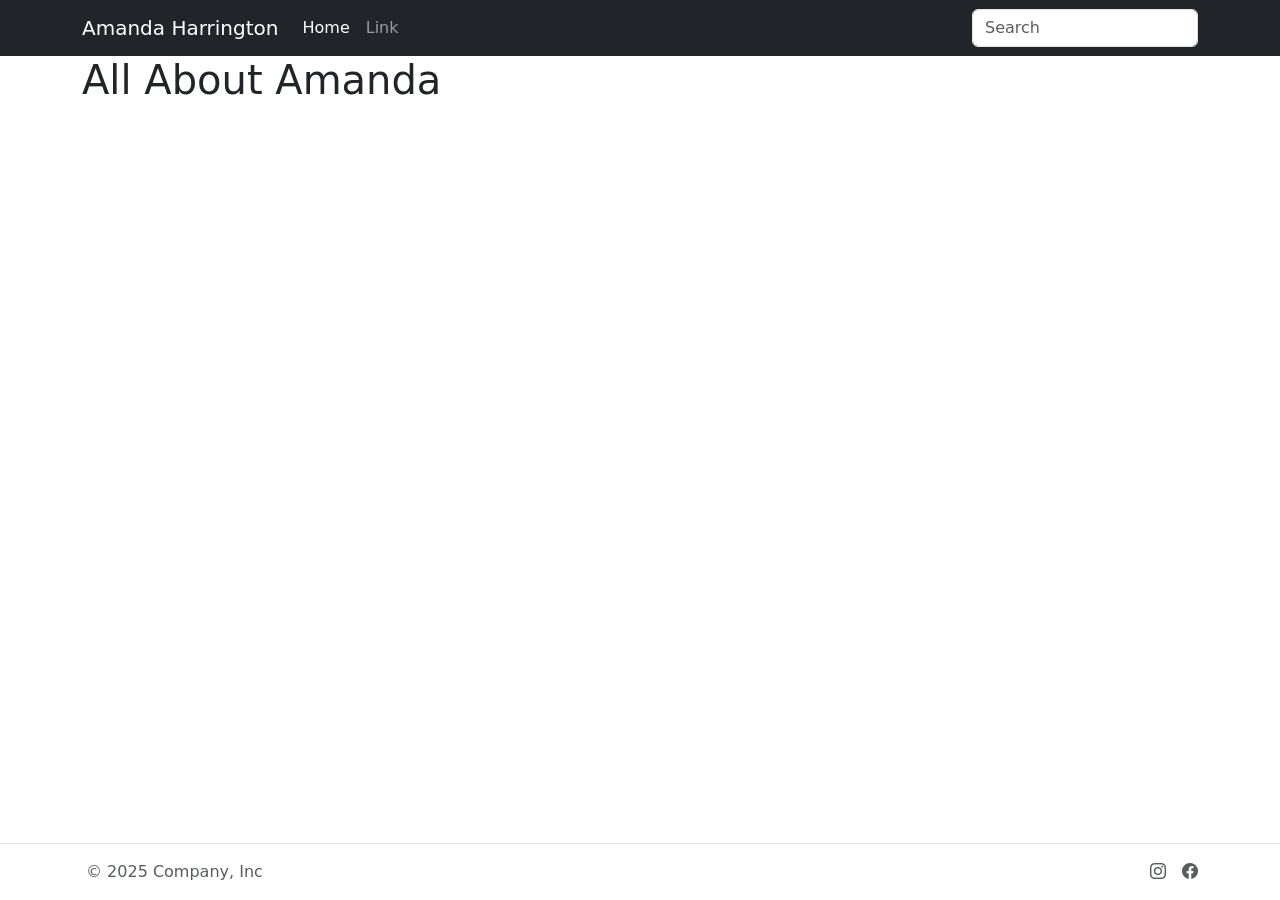
==== Bootstrap-website/Index.html @ 0e22acab "4/16 update" ====
<!doctype html>
<html lang="en" class="h-100 w-100"> 
<head>
  <meta charset="utf-8">
  <meta name="viewport" content="width=device-width, initial-scale=1">
  <title>Bootstrap demo</title>
  <link href="https://cdn.jsdelivr.net/npm/bootstrap@5.3.8/dist/css/bootstrap.min.css" rel="stylesheet"
    integrity="sha384-sRIl4kxILFvY47J16cr9ZwB07vP4J8+LH7qKQnuqkuIAvNWLzeN8tE5YBujZqJLB" crossorigin="anonymous">
  <link rel="stylesheet" href="https://cdn.jsdelivr.net/npm/bootstrap-icons@1.13.1/font/bootstrap-icons.min.css">  
</head> 
<body class="h-100 w-100 d-flex flex-column">
  <nav class="navbar navbar-expand-lg navbar-dark bg-dark" aria-label="navbar">
    <div class="container"> <a class="navbar-brand" href="#">Amanda Harrington</a> <button class="navbar-toggler" type="button"
        data-bs-toggle="collapse" data-bs-target="#navbar" aria-controls="navbar"
        aria-expanded="false" aria-label="Toggle navigation"> <span class="navbar-toggler-icon"></span> </button>
      <div class="collapse navbar-collapse" id="navbar">
        <ul class="navbar-nav me-auto mb-2 mb-lg-0">
          <li class="nav-item"> <a class="nav-link active" aria-current="page" href="#">Home</a> </li>
          <li class="nav-item"> <a class="nav-link" href="#">Link</a> </li>
        </ul>
        <form role="search"> <input class="form-control" type="search" placeholder="Search" aria-label="Search"> </form>
      </div>
    </div>
  </nav>
  <main class="container flex-grow-1">
    <div>
      <h1>All About Amanda</h1>
    </div>
  </main>
  <footer class="mt-auto border-top">
    <div class="container d-flex flex-wrap justify-content-between align-items-center py-3">
      <div class="col-md-4 d-flex align-items-center"><span class="mb-3 mb-md-0 ps-1 text-body-secondary">© 2025 Company, Inc</span></div>
      <ul class="nav col-md-4 justify-content-end list-unstyled d-flex">
        <li class="ms-3"><a class="text-body-secondary" href="#" aria-label="Instagram"><i class="bi bi-instagram"></i></a></li>
        <li class="ms-3"><a class="text-body-secondary" href="#" aria-label="Facebook"><i class="bi bi-facebook"></i></a></li>
      </ul>
    </div>
  </footer>
  <script src="https://cdn.jsdelivr.net/npm/bootstrap@5.3.8/dist/js/bootstrap.bundle.min.js"
    integrity="sha384-FKyoEForCGlyvwx9Hj09JcYn3nv7wiPVlz7YYwJrWVcXK/BmnVDxM+D2scQbITxI"
    crossorigin="anonymous"></script>
</body> 
</html>
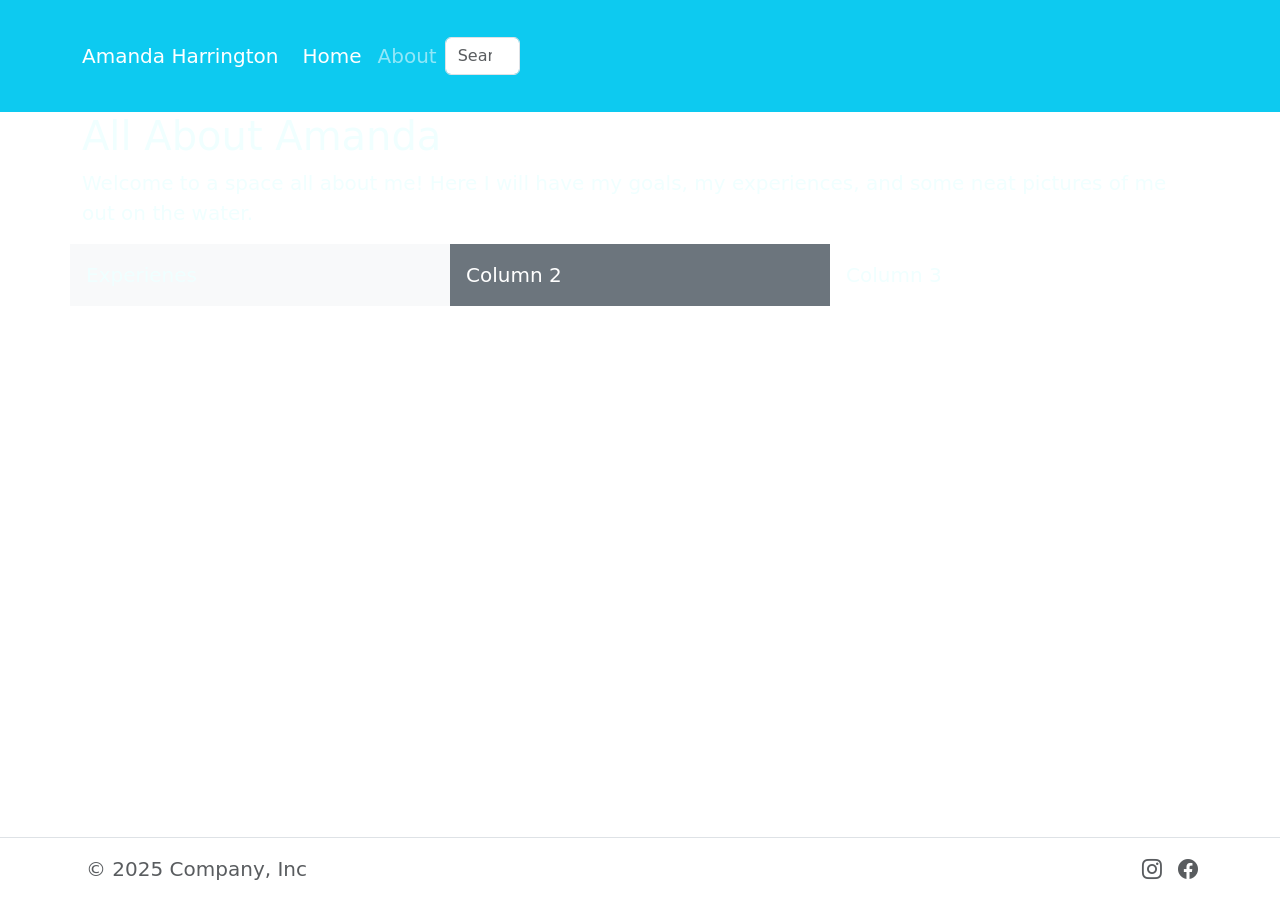
==== commit 27e3d5f2: "update" ====
--- a/Bootstrap-website/Index.html
+++ b/Bootstrap-website/Index.html
@@ -1,6 +1,8 @@
 <!doctype html>
 <html lang="en" class="h-100 w-100"> 
+
 <head>
+    <link rel="stylesheet" href="bootstrap-website.css">
   <meta charset="utf-8">
   <meta name="viewport" content="width=device-width, initial-scale=1">
   <title>Bootstrap demo</title>
@@ -8,24 +10,33 @@
     integrity="sha384-sRIl4kxILFvY47J16cr9ZwB07vP4J8+LH7qKQnuqkuIAvNWLzeN8tE5YBujZqJLB" crossorigin="anonymous">
   <link rel="stylesheet" href="https://cdn.jsdelivr.net/npm/bootstrap-icons@1.13.1/font/bootstrap-icons.min.css">  
 </head> 
-<body class="h-100 w-100 d-flex flex-column">
-  <nav class="navbar navbar-expand-lg navbar-dark bg-dark" aria-label="navbar">
+<body class="h-100 w-100 d-flex flex-column fs-5" data-bs-theme="info">  
+  <nav class="navbar navbar-expand-lg navbar-dark bg-info" aria-label="navbar">
     <div class="container"> <a class="navbar-brand" href="#">Amanda Harrington</a> <button class="navbar-toggler" type="button"
         data-bs-toggle="collapse" data-bs-target="#navbar" aria-controls="navbar"
         aria-expanded="false" aria-label="Toggle navigation"> <span class="navbar-toggler-icon"></span> </button>
       <div class="collapse navbar-collapse" id="navbar">
         <ul class="navbar-nav me-auto mb-2 mb-lg-0">
-          <li class="nav-item"> <a class="nav-link active" aria-current="page" href="#">Home</a> </li>
-          <li class="nav-item"> <a class="nav-link" href="#">Link</a> </li>
+          <li class="nav-item"> <a class="nav-link active" aria-current="page" href="About.html">Home</a></li>
+          <li class="nav-item"> <a class="nav-link" href="About.html">About</a> </li>
         </ul>
         <form role="search"> <input class="form-control" type="search" placeholder="Search" aria-label="Search"> </form>
       </div>
+      <div class="container my-5">
     </div>
   </nav>
-  <main class="container flex-grow-1">
-    <div>
+ <main class="container flex-grow-1">
+        <div class="header" py-5></div>
       <h1>All About Amanda</h1>
+      <p> Welcome to a space all about me! Here I will have my goals, my experiences, and some neat pictures of me out on the water.</p>
     </div>
+    <div class="row">
+    <div class="col-md-4 bg-light p-3">Experienes</div>
+    <div class="col-md-4 bg-secondary text-white p-3">Column 2</div>
+    <div class="col-md-4 bg-$teal-300 p-3">Column 3</div>
+  </div>
+</div>
+</div>
   </main>
   <footer class="mt-auto border-top">
     <div class="container d-flex flex-wrap justify-content-between align-items-center py-3">
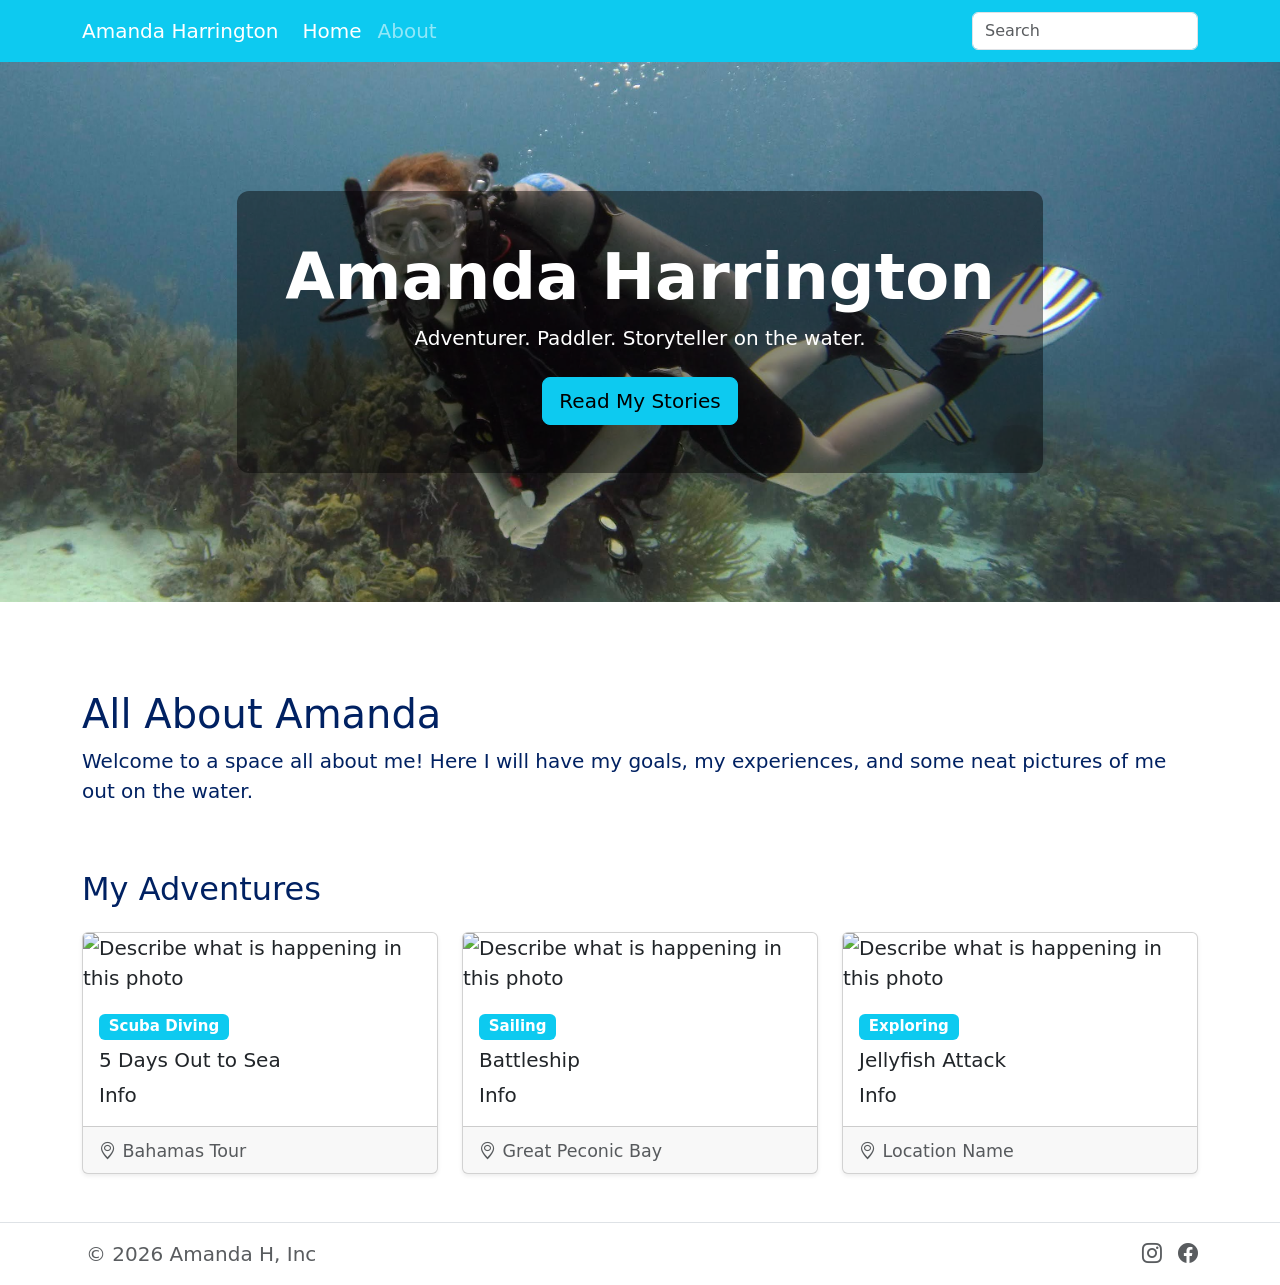
==== commit f0a3e75c: "update" ====
--- a/Bootstrap-website/Index.html
+++ b/Bootstrap-website/Index.html
@@ -10,37 +10,103 @@
     integrity="sha384-sRIl4kxILFvY47J16cr9ZwB07vP4J8+LH7qKQnuqkuIAvNWLzeN8tE5YBujZqJLB" crossorigin="anonymous">
   <link rel="stylesheet" href="https://cdn.jsdelivr.net/npm/bootstrap-icons@1.13.1/font/bootstrap-icons.min.css">  
 </head> 
-<body class="h-100 w-100 d-flex flex-column fs-5" data-bs-theme="info">  
+<body class="h-100 w-100 d-flex flex-column fs-5" data-bs-theme="light">  
   <nav class="navbar navbar-expand-lg navbar-dark bg-info" aria-label="navbar">
     <div class="container"> <a class="navbar-brand" href="#">Amanda Harrington</a> <button class="navbar-toggler" type="button"
         data-bs-toggle="collapse" data-bs-target="#navbar" aria-controls="navbar"
         aria-expanded="false" aria-label="Toggle navigation"> <span class="navbar-toggler-icon"></span> </button>
       <div class="collapse navbar-collapse" id="navbar">
         <ul class="navbar-nav me-auto mb-2 mb-lg-0">
-          <li class="nav-item"> <a class="nav-link active" aria-current="page" href="About.html">Home</a></li>
-          <li class="nav-item"> <a class="nav-link" href="About.html">About</a> </li>
+          <li class="nav-item"> <a class="nav-link active" aria-current="page" href="Index.html">Home</a></li>
+          <li class="nav-item"> <a class="nav-link" href="About.html">About</a></li>
         </ul>
         <form role="search"> <input class="form-control" type="search" placeholder="Search" aria-label="Search"> </form>
       </div>
-      <div class="container my-5">
-    </div>
+      </div>
   </nav>
- <main class="container flex-grow-1">
-        <div class="header" py-5></div>
+        <!--This is the banner-->
+        <section class="text-white text-center mb-5"
+  style="
+    background-image: url('IMG_0274%20(3).JPG');
+    background-size: cover;
+    background-position: center left;
+    min-height: 60vh;
+    display: flex;
+    align-items: center;
+    justify-content: center;">
+  <div style="background-color: rgba(0,0,0,0.45); padding: 3rem; border-radius: 0.75rem;">
+    <h1 class="display-3 fw-bold">Amanda Harrington</h1>
+    <p class="lead mb-4">Adventurer. Paddler. Storyteller on the water.</p>
+    <a href="#stories" class="btn btn-info btn-lg" aria-label="Jump to Amanda's water stories">
+      Read My Stories
+    </a>
+  </div>
+</section>
+<main class="container flex-grow-1 pt-2">
+        <div class="header py-3"></div>
       <h1>All About Amanda</h1>
       <p> Welcome to a space all about me! Here I will have my goals, my experiences, and some neat pictures of me out on the water.</p>
+      <section id="stories" class="py-5">
+  <h2 class="mb-4">My Adventures</h2>
+  <div class="row row-cols-1 row-cols-md-2 row-cols-lg-3 g-4">
+
+    <!-- Card 1 -->
+    <div class="col">
+      <div class="card h-100 shadow-sm">
+        <img src="your-photo.jpg" class="card-img-top" alt="Describe what is happening in this photo">
+        <div class="card-body">
+          <span class="badge bg-info mb-2">Scuba Diving</span>
+          <h3 class="card-title h5">5 Days Out to Sea</h3>
+          <p class="card-text">Info</p>
+        </div>
+        <div class="card-footer">
+          <small class="text-body-secondary">
+            <i class="bi bi-geo-alt"></i> Bahamas Tour
+          </small>
+        </div>
+      </div>
     </div>
-    <div class="row">
-    <div class="col-md-4 bg-light p-3">Experienes</div>
-    <div class="col-md-4 bg-secondary text-white p-3">Column 2</div>
-    <div class="col-md-4 bg-$teal-300 p-3">Column 3</div>
+
+    <!-- Card 2 -->
+    <div class="col">
+      <div class="card h-100 shadow-sm">
+        <img src="your-photo.jpg" class="card-img-top" alt="Describe what is happening in this photo">
+        <div class="card-body">
+          <span class="badge bg-info mb-2">Sailing</span>
+          <h3 class="card-title h5">Battleship</h3>
+          <p class="card-text">Info</p>
+        </div>
+        <div class="card-footer">
+          <small class="text-body-secondary">
+            <i class="bi bi-geo-alt"></i> Great Peconic Bay
+          </small>
+        </div>
+      </div>
+    </div>
+
+    <!-- Card 3 -->
+    <div class="col">
+      <div class="card h-100 shadow-sm">
+        <img src="your-photo.jpg" class="card-img-top" alt="Describe what is happening in this photo">
+        <div class="card-body">
+          <span class="badge bg-info mb-2">Exploring</span>
+          <h3 class="card-title h5">Jellyfish Attack</h3>
+          <p class="card-text">Info</p>
+        </div>
+        <div class="card-footer">
+          <small class="text-body-secondary">
+            <i class="bi bi-geo-alt"></i> Location Name
+          </small>
+        </div>
+      </div>
+    </div>
+
   </div>
-</div>
-</div>
+</section>
   </main>
   <footer class="mt-auto border-top">
     <div class="container d-flex flex-wrap justify-content-between align-items-center py-3">
-      <div class="col-md-4 d-flex align-items-center"><span class="mb-3 mb-md-0 ps-1 text-body-secondary">© 2025 Company, Inc</span></div>
+      <div class="col-md-4 d-flex align-items-center"><span class="mb-3 mb-md-0 ps-1 text-body-secondary">© 2026 Amanda H, Inc</span></div>
       <ul class="nav col-md-4 justify-content-end list-unstyled d-flex">
         <li class="ms-3"><a class="text-body-secondary" href="#" aria-label="Instagram"><i class="bi bi-instagram"></i></a></li>
         <li class="ms-3"><a class="text-body-secondary" href="#" aria-label="Facebook"><i class="bi bi-facebook"></i></a></li>
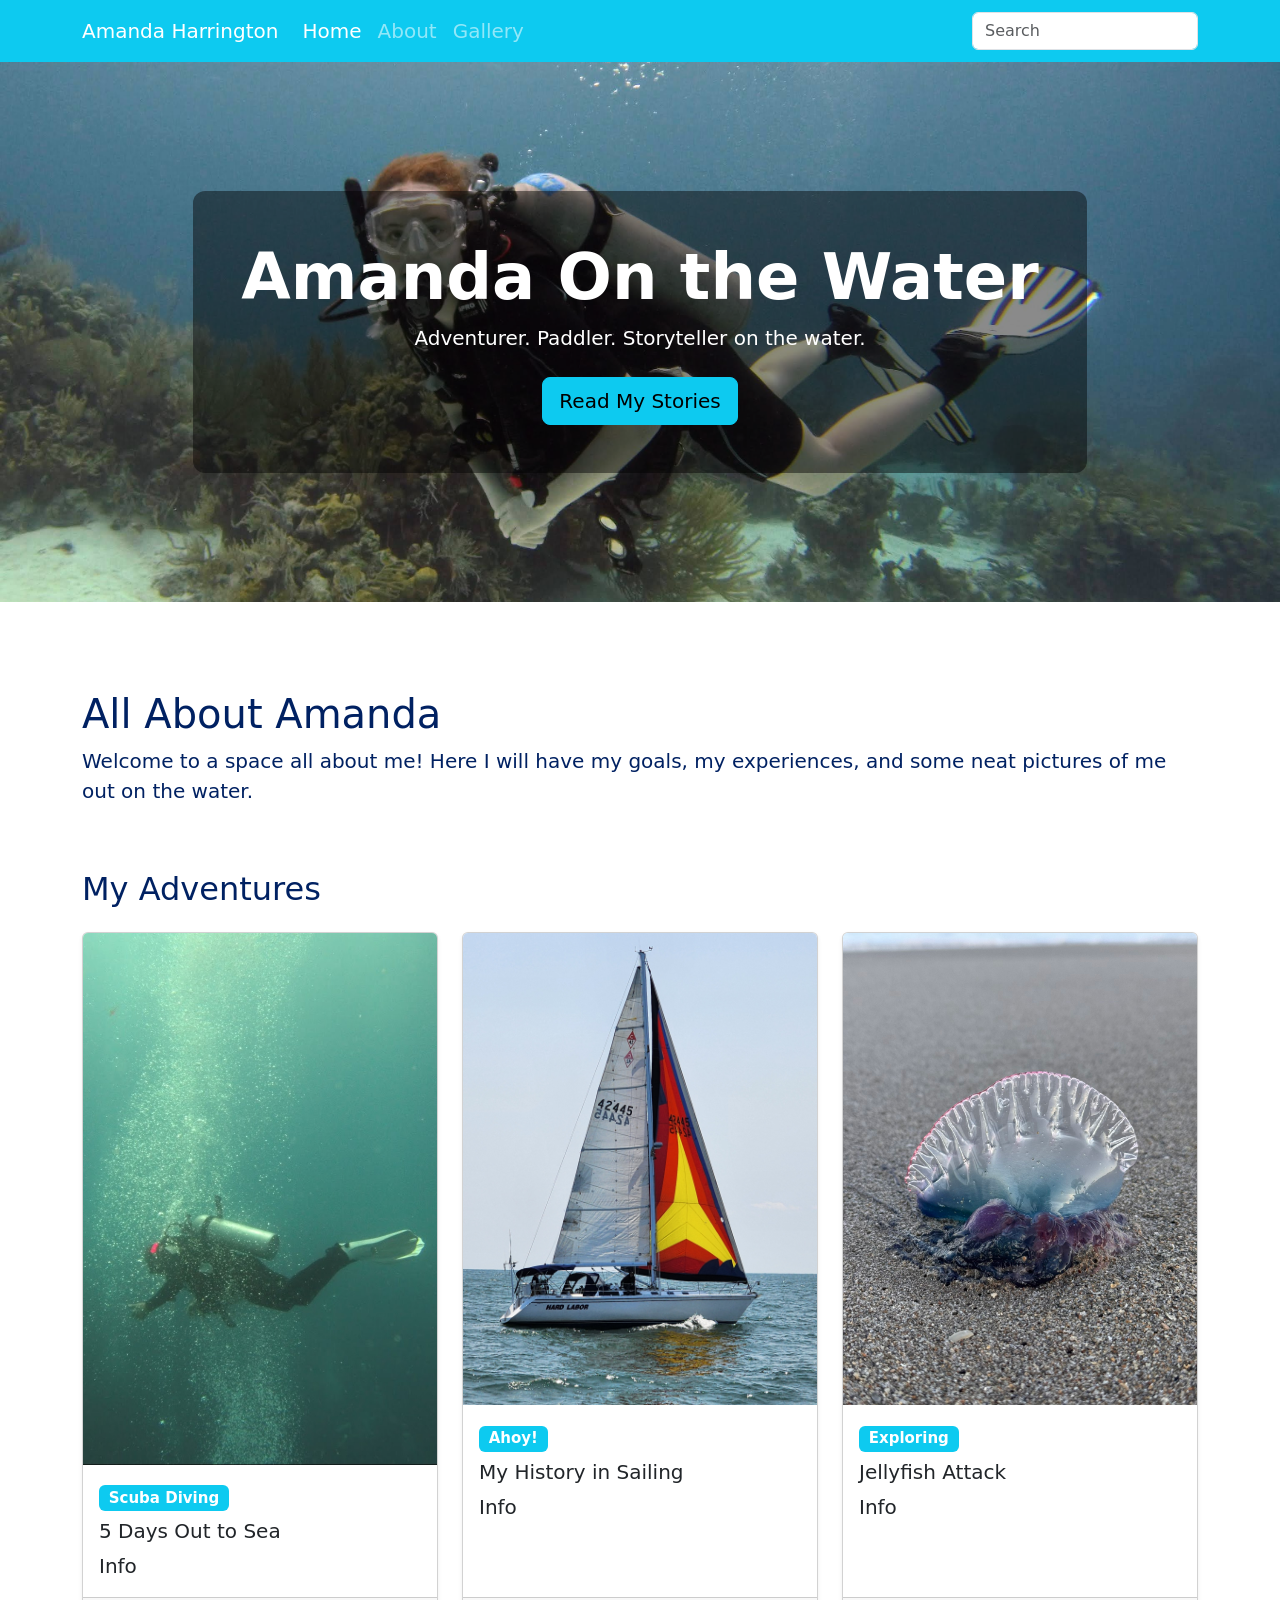
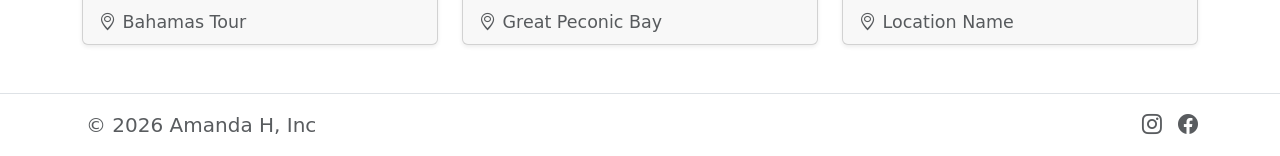
==== commit 3717e44a: "update" ====
--- a/Bootstrap-website/Index.html
+++ b/Bootstrap-website/Index.html
@@ -19,6 +19,7 @@
         <ul class="navbar-nav me-auto mb-2 mb-lg-0">
           <li class="nav-item"> <a class="nav-link active" aria-current="page" href="Index.html">Home</a></li>
           <li class="nav-item"> <a class="nav-link" href="About.html">About</a></li>
+          <li class="nav-item"> <a class="nav-link" href="gallery.html">Gallery</a></li>
         </ul>
         <form role="search"> <input class="form-control" type="search" placeholder="Search" aria-label="Search"> </form>
       </div>
@@ -27,7 +28,7 @@
         <!--This is the banner-->
         <section class="text-white text-center mb-5"
   style="
-    background-image: url('IMG_0274%20(3).JPG');
+    background-image: url(Images/DiverAH.JPG);
     background-size: cover;
     background-position: center left;
     min-height: 60vh;
@@ -35,7 +36,7 @@
     align-items: center;
     justify-content: center;">
   <div style="background-color: rgba(0,0,0,0.45); padding: 3rem; border-radius: 0.75rem;">
-    <h1 class="display-3 fw-bold">Amanda Harrington</h1>
+    <h1 class="display-3 fw-bold">Amanda On the Water</h1>
     <p class="lead mb-4">Adventurer. Paddler. Storyteller on the water.</p>
     <a href="#stories" class="btn btn-info btn-lg" aria-label="Jump to Amanda's water stories">
       Read My Stories
@@ -53,7 +54,7 @@
     <!-- Card 1 -->
     <div class="col">
       <div class="card h-100 shadow-sm">
-        <img src="your-photo.jpg" class="card-img-top" alt="Describe what is happening in this photo">
+        <img src="Images/diver.JPG" class="card-img-top" alt="Describe what is happening in this photo">
         <div class="card-body">
           <span class="badge bg-info mb-2">Scuba Diving</span>
           <h3 class="card-title h5">5 Days Out to Sea</h3>
@@ -70,10 +71,10 @@
     <!-- Card 2 -->
     <div class="col">
       <div class="card h-100 shadow-sm">
-        <img src="your-photo.jpg" class="card-img-top" alt="Describe what is happening in this photo">
+        <img src="Images/Hard Labor.jpg" class="card-img-top" alt="Describe what is happening in this photo">
         <div class="card-body">
-          <span class="badge bg-info mb-2">Sailing</span>
-          <h3 class="card-title h5">Battleship</h3>
+          <span class="badge bg-info mb-2">Ahoy!</span>
+          <h3 class="card-title h5">My History in Sailing</h3>
           <p class="card-text">Info</p>
         </div>
         <div class="card-footer">
@@ -87,7 +88,7 @@
     <!-- Card 3 -->
     <div class="col">
       <div class="card h-100 shadow-sm">
-        <img src="your-photo.jpg" class="card-img-top" alt="Describe what is happening in this photo">
+        <img src="Images/ManOWar.jpg" class="card-img-top" alt="Describe what is happening in this photo">
         <div class="card-body">
           <span class="badge bg-info mb-2">Exploring</span>
           <h3 class="card-title h5">Jellyfish Attack</h3>
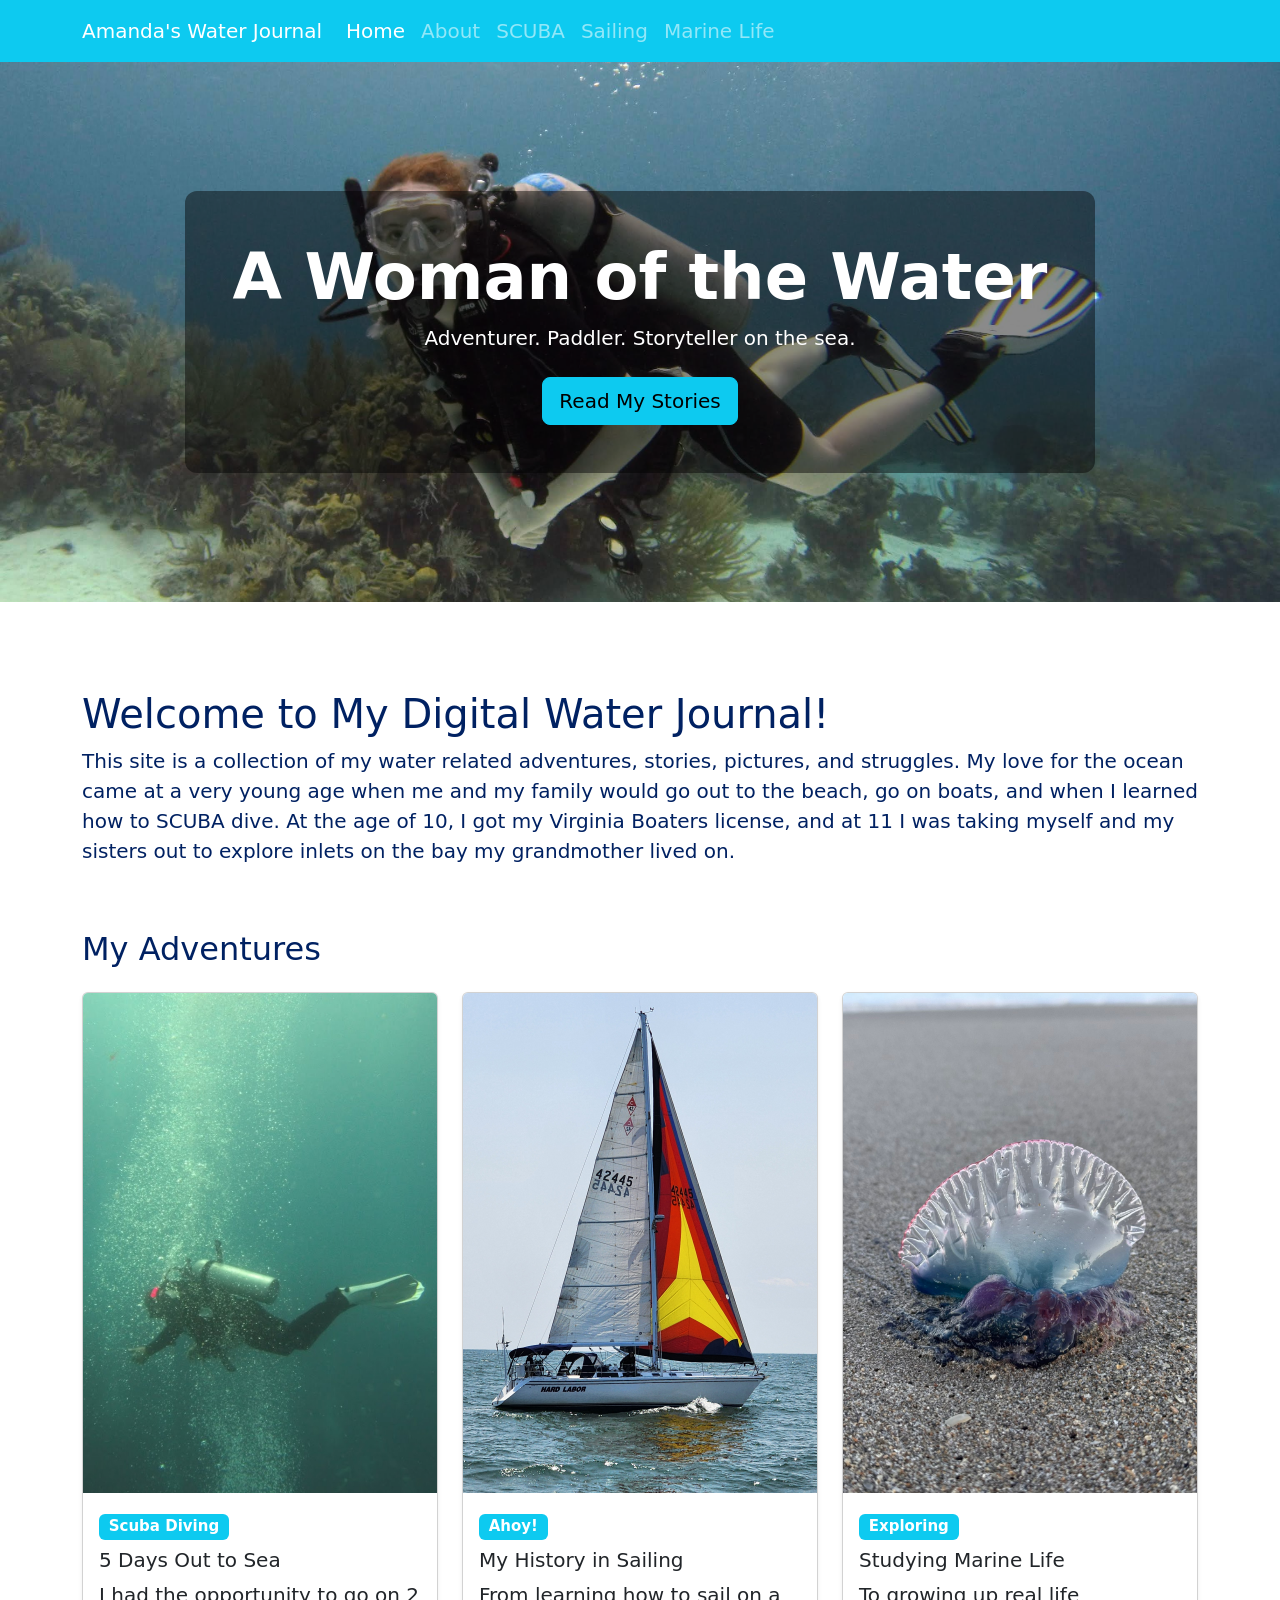
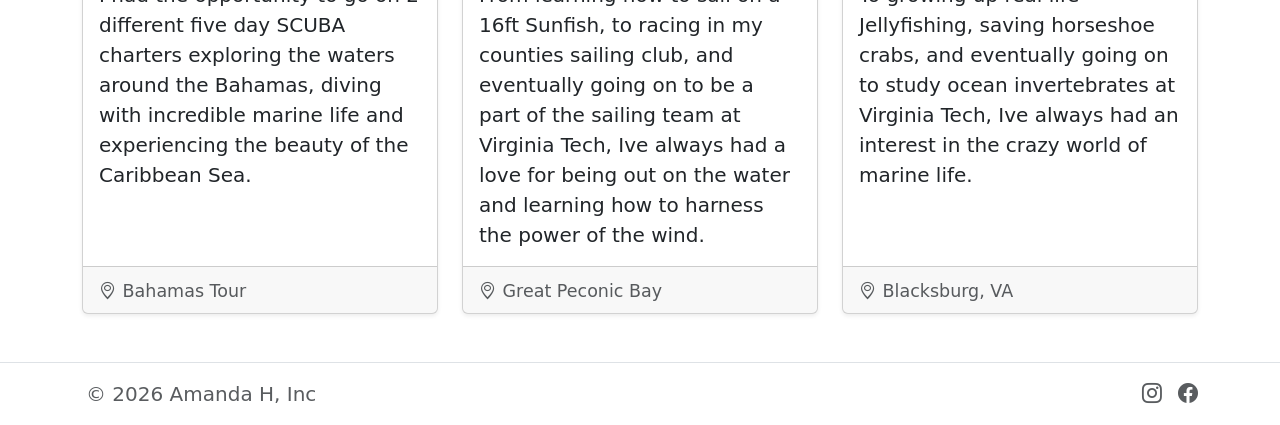
==== commit 3a02af46: "update website" ====
--- a/Bootstrap-website/Index.html
+++ b/Bootstrap-website/Index.html
@@ -1,33 +1,40 @@
 <!doctype html>
-<html lang="en" class="h-100 w-100"> 
+<html lang="en" class="h-100 w-100">
 
 <head>
-    <link rel="stylesheet" href="bootstrap-website.css">
+  <link rel="stylesheet" href="bootstrap-website.css">
   <meta charset="utf-8">
   <meta name="viewport" content="width=device-width, initial-scale=1">
-  <title>Bootstrap demo</title>
+  <title>Water Journal</title>
   <link href="https://cdn.jsdelivr.net/npm/bootstrap@5.3.8/dist/css/bootstrap.min.css" rel="stylesheet"
     integrity="sha384-sRIl4kxILFvY47J16cr9ZwB07vP4J8+LH7qKQnuqkuIAvNWLzeN8tE5YBujZqJLB" crossorigin="anonymous">
-  <link rel="stylesheet" href="https://cdn.jsdelivr.net/npm/bootstrap-icons@1.13.1/font/bootstrap-icons.min.css">  
-</head> 
-<body class="h-100 w-100 d-flex flex-column fs-5" data-bs-theme="light">  
+  <link rel="stylesheet" href="https://cdn.jsdelivr.net/npm/bootstrap-icons@1.13.1/font/bootstrap-icons.min.css">
+  <style>
+    .thumb {
+      object-fit: cover;
+      height: 500px;
+    }
+  </style>
+</head>
+
+<body class="h-100 w-100 d-flex flex-column fs-5" data-bs-theme="light">
   <nav class="navbar navbar-expand-lg navbar-dark bg-info" aria-label="navbar">
-    <div class="container"> <a class="navbar-brand" href="#">Amanda Harrington</a> <button class="navbar-toggler" type="button"
-        data-bs-toggle="collapse" data-bs-target="#navbar" aria-controls="navbar"
-        aria-expanded="false" aria-label="Toggle navigation"> <span class="navbar-toggler-icon"></span> </button>
+    <div class="container"> <a class="navbar-brand" href="#">Amanda's Water Journal</a> <button class="navbar-toggler"
+        type="button" data-bs-toggle="collapse" data-bs-target="#navbar" aria-controls="navbar" aria-expanded="false"
+        aria-label="Toggle navigation"> <span class="navbar-toggler-icon"></span> </button>
       <div class="collapse navbar-collapse" id="navbar">
         <ul class="navbar-nav me-auto mb-2 mb-lg-0">
           <li class="nav-item"> <a class="nav-link active" aria-current="page" href="Index.html">Home</a></li>
           <li class="nav-item"> <a class="nav-link" href="About.html">About</a></li>
-          <li class="nav-item"> <a class="nav-link" href="gallery.html">Gallery</a></li>
+          <li class="nav-item"> <a class="nav-link" href="SCUBA.html">SCUBA</a></li>
+          <li class="nav-item"> <a class="nav-link" href="Sailing.html">Sailing</a></li>
+          <li class="nav-item"> <a class="nav-link" href="Marine Life.html">Marine Life</a></li>
         </ul>
-        <form role="search"> <input class="form-control" type="search" placeholder="Search" aria-label="Search"> </form>
       </div>
-      </div>
+    </div>
   </nav>
-        <!--This is the banner-->
-        <section class="text-white text-center mb-5"
-  style="
+  <!--This is the banner-->
+  <section class="text-white text-center mb-5" style="
     background-image: url(Images/DiverAH.JPG);
     background-size: cover;
     background-position: center left;
@@ -35,87 +42,99 @@
     display: flex;
     align-items: center;
     justify-content: center;">
-  <div style="background-color: rgba(0,0,0,0.45); padding: 3rem; border-radius: 0.75rem;">
-    <h1 class="display-3 fw-bold">Amanda On the Water</h1>
-    <p class="lead mb-4">Adventurer. Paddler. Storyteller on the water.</p>
-    <a href="#stories" class="btn btn-info btn-lg" aria-label="Jump to Amanda's water stories">
-      Read My Stories
-    </a>
-  </div>
-</section>
-<main class="container flex-grow-1 pt-2">
-        <div class="header py-3"></div>
-      <h1>All About Amanda</h1>
-      <p> Welcome to a space all about me! Here I will have my goals, my experiences, and some neat pictures of me out on the water.</p>
-      <section id="stories" class="py-5">
-  <h2 class="mb-4">My Adventures</h2>
-  <div class="row row-cols-1 row-cols-md-2 row-cols-lg-3 g-4">
+    <div style="background-color: rgba(0,0,0,0.45); padding: 3rem; border-radius: 0.75rem;">
+      <h1 class="display-3 fw-bold">A Woman of the Water</h1>
+      <p class="lead mb-4">Adventurer. Paddler. Storyteller on the sea.</p>
+      <a href="#stories" class="btn btn-info btn-lg" aria-label="Jump to Amanda's water stories">
+        Read My Stories
+      </a>
+    </div>
+  </section>
+  <main class="container flex-grow-1 pt-2">
+    <div class="header py-3"></div>
+    <h1>Welcome to My Digital Water Journal!</h1>
+    <p> This site is a collection of my water related adventures, stories, pictures, and struggles. My love for the
+      ocean came at a very young age when me and my family would go out to the beach, go on boats, and when I learned
+      how to SCUBA dive. At the age of 10, I got my Virginia Boaters license, and at 11 I was taking myself and my
+      sisters out to explore inlets on the bay my grandmother lived on. </p>
+    <section id="stories" class="py-5">
+      <h2 class="mb-4">My Adventures</h2>
+      <div class="row row-cols-1 row-cols-md-2 row-cols-lg-3 g-4">
 
-    <!-- Card 1 -->
-    <div class="col">
-      <div class="card h-100 shadow-sm">
-        <img src="Images/diver.JPG" class="card-img-top" alt="Describe what is happening in this photo">
-        <div class="card-body">
-          <span class="badge bg-info mb-2">Scuba Diving</span>
-          <h3 class="card-title h5">5 Days Out to Sea</h3>
-          <p class="card-text">Info</p>
+        <!-- Card 1 -->
+        <div class="col">
+          <div class="card h-100 shadow-sm">
+            <img src="Images/diver.JPG" class="card-img-top thumb" alt="Describe what is happening in this photo">
+            <div class="card-body">
+              <span class="badge bg-info mb-2">Scuba Diving</span>
+              <h3 class="card-title h5">5 Days Out to Sea</h3>
+              <p class="card-text">I had the opportunity to go on 2 different five day SCUBA charters exploring the waters around the Bahamas, diving with incredible marine life and experiencing the beauty of the Caribbean Sea.</p>
+            </div>
+            <div class="card-footer">
+              <small class="text-body-secondary">
+                <i class="bi bi-geo-alt"></i> Bahamas Tour
+              </small>
+            </div>
+          </div>
         </div>
-        <div class="card-footer">
-          <small class="text-body-secondary">
-            <i class="bi bi-geo-alt"></i> Bahamas Tour
-          </small>
+
+        <!-- Card 2 -->
+        <div class="col">
+          <div class="card h-100 shadow-sm">
+            <img src="Images/Hard Labor.jpg" class="card-img-top thumb" alt="Describe what is happening in this photo">
+            <div class="card-body">
+              <span class="badge bg-info mb-2">Ahoy!</span>
+              <h3 class="card-title h5">My History in Sailing</h3>
+              <p class="card-text">From learning how to sail on a 16ft Sunfish, to racing in my counties sailing club,
+                and eventually going on to be a part of the sailing team at Virginia Tech, Ive always had a love for
+                being out on the water and learning how to harness the power of the wind.</p>
+              
+            </div>
+            <div class="card-footer">
+                <small class="text-body-secondary">
+                  <i class="bi bi-geo-alt"></i> Great Peconic Bay
+                </small>
+              </div>
+          </div>
         </div>
+
+        <!-- Card 3 -->
+        <div class="col">
+          <div class="card h-100 shadow-sm">
+            <img src="Images/ManOWar.jpg" class="card-img-top thumb" alt="Describe what is happening in this photo">
+            <div class="card-body">
+              <span class="badge bg-info mb-2">Exploring</span>
+              <h3 class="card-title h5">Studying Marine Life</h3>
+              <p class="card-text">To growing up real life Jellyfishing, saving horseshoe crabs, and eventually going on
+                to study ocean invertebrates at Virginia Tech, Ive always had an interest in the crazy world of marine
+                life.</p>
+            </div>
+            <div class="card-footer">
+              <small class="text-body-secondary">
+                <i class="bi bi-geo-alt"></i> Blacksburg, VA
+              </small>
+            </div>
+          </div>
+        </div>
+
       </div>
-    </div>
-
-    <!-- Card 2 -->
-    <div class="col">
-      <div class="card h-100 shadow-sm">
-        <img src="Images/Hard Labor.jpg" class="card-img-top" alt="Describe what is happening in this photo">
-        <div class="card-body">
-          <span class="badge bg-info mb-2">Ahoy!</span>
-          <h3 class="card-title h5">My History in Sailing</h3>
-          <p class="card-text">Info</p>
-        </div>
-        <div class="card-footer">
-          <small class="text-body-secondary">
-            <i class="bi bi-geo-alt"></i> Great Peconic Bay
-          </small>
-        </div>
-      </div>
-    </div>
-
-    <!-- Card 3 -->
-    <div class="col">
-      <div class="card h-100 shadow-sm">
-        <img src="Images/ManOWar.jpg" class="card-img-top" alt="Describe what is happening in this photo">
-        <div class="card-body">
-          <span class="badge bg-info mb-2">Exploring</span>
-          <h3 class="card-title h5">Jellyfish Attack</h3>
-          <p class="card-text">Info</p>
-        </div>
-        <div class="card-footer">
-          <small class="text-body-secondary">
-            <i class="bi bi-geo-alt"></i> Location Name
-          </small>
-        </div>
-      </div>
-    </div>
-
-  </div>
-</section>
+    </section>
   </main>
   <footer class="mt-auto border-top">
     <div class="container d-flex flex-wrap justify-content-between align-items-center py-3">
-      <div class="col-md-4 d-flex align-items-center"><span class="mb-3 mb-md-0 ps-1 text-body-secondary">© 2026 Amanda H, Inc</span></div>
+      <div class="col-md-4 d-flex align-items-center"><span class="mb-3 mb-md-0 ps-1 text-body-secondary">© 2026 Amanda
+          H, Inc</span></div>
       <ul class="nav col-md-4 justify-content-end list-unstyled d-flex">
-        <li class="ms-3"><a class="text-body-secondary" href="#" aria-label="Instagram"><i class="bi bi-instagram"></i></a></li>
-        <li class="ms-3"><a class="text-body-secondary" href="#" aria-label="Facebook"><i class="bi bi-facebook"></i></a></li>
+        <li class="ms-3"><a class="text-body-secondary" href="#" aria-label="Instagram"><i
+              class="bi bi-instagram"></i></a></li>
+        <li class="ms-3"><a class="text-body-secondary" href="#" aria-label="Facebook"><i
+              class="bi bi-facebook"></i></a></li>
       </ul>
     </div>
   </footer>
   <script src="https://cdn.jsdelivr.net/npm/bootstrap@5.3.8/dist/js/bootstrap.bundle.min.js"
     integrity="sha384-FKyoEForCGlyvwx9Hj09JcYn3nv7wiPVlz7YYwJrWVcXK/BmnVDxM+D2scQbITxI"
     crossorigin="anonymous"></script>
-</body> 
+</body>
+
 </html>
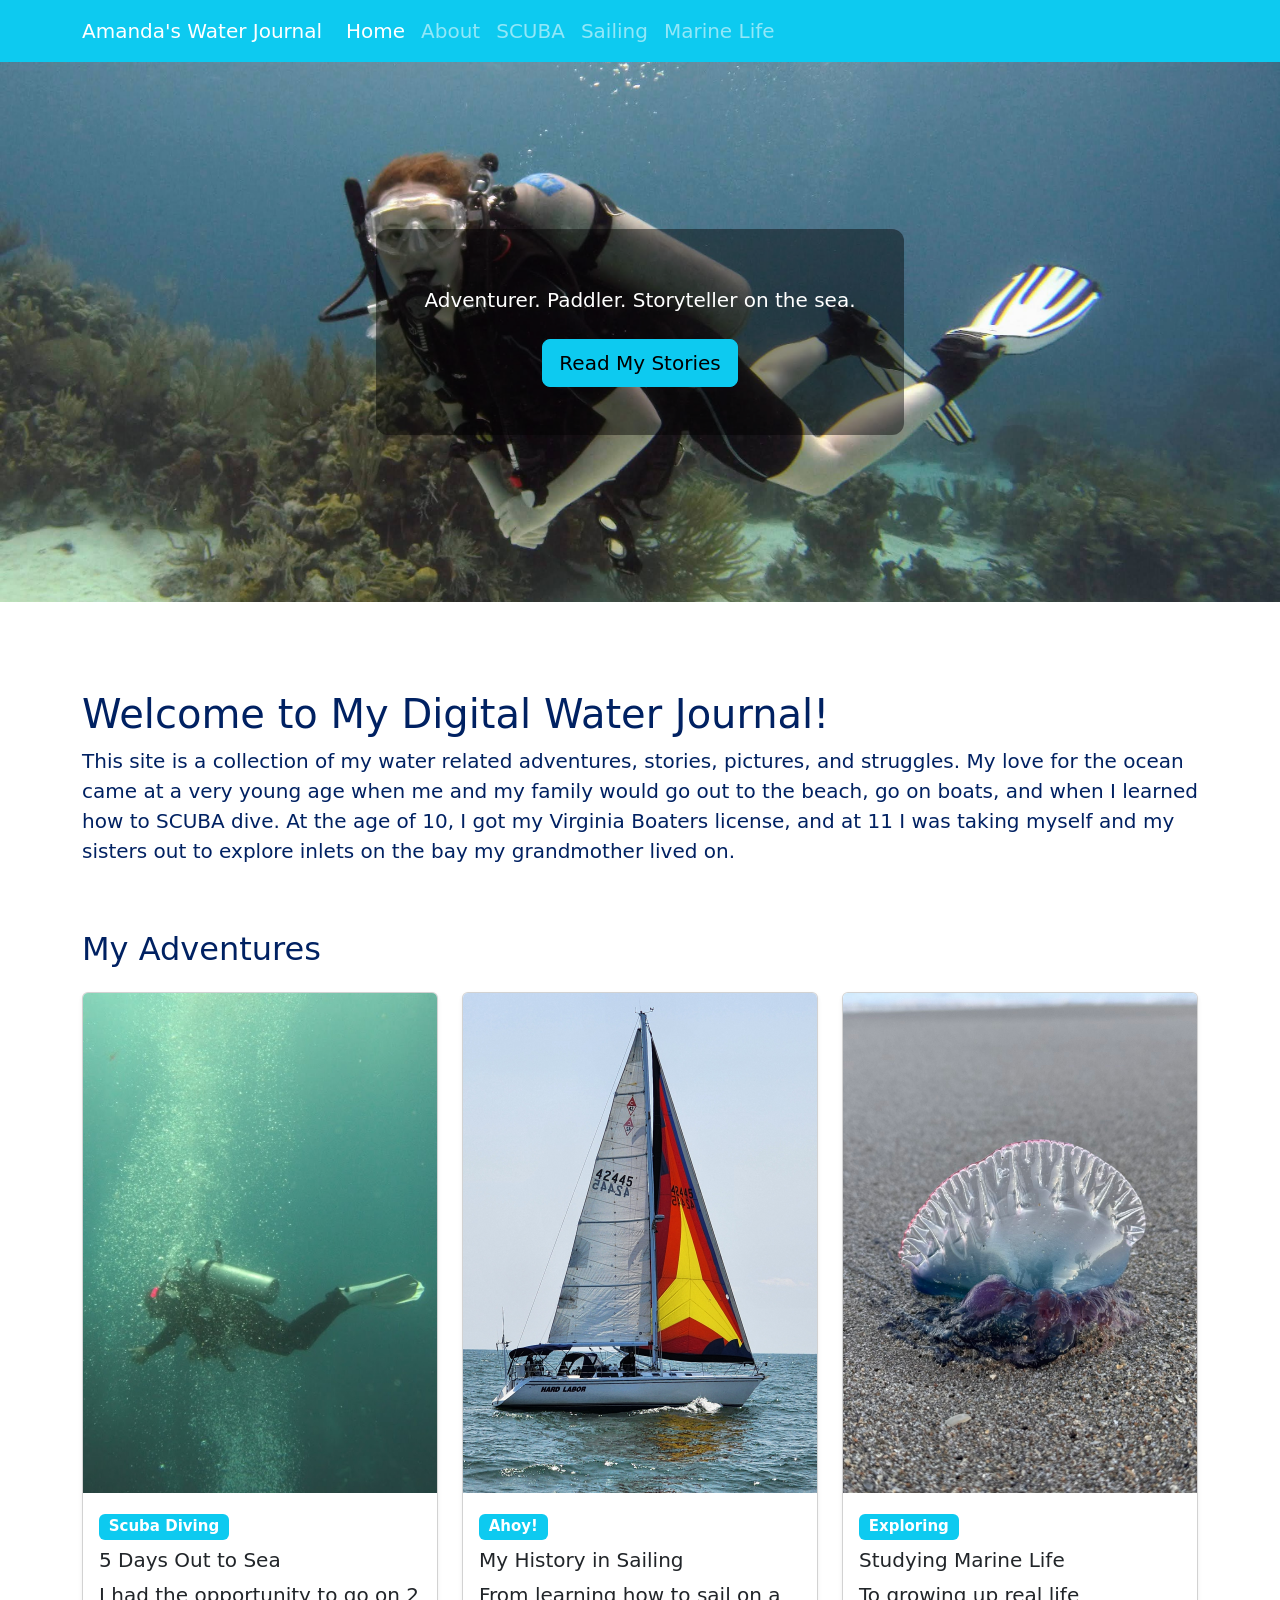
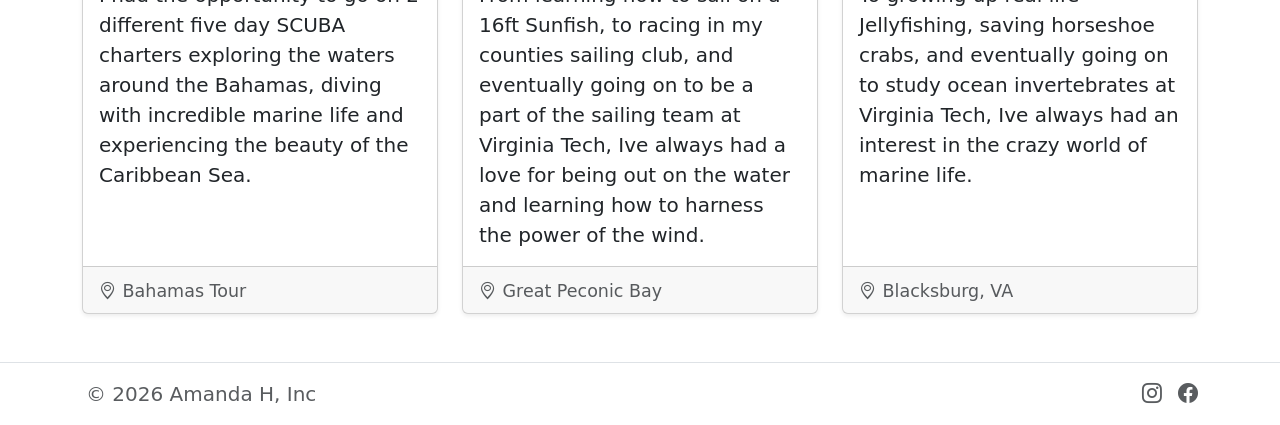
==== commit 802c7a97: "Update Index.html" ====
--- a/Bootstrap-website/Index.html
+++ b/Bootstrap-website/Index.html
@@ -43,7 +43,7 @@
     align-items: center;
     justify-content: center;">
     <div style="background-color: rgba(0,0,0,0.45); padding: 3rem; border-radius: 0.75rem;">
-      <h1 class="display-3 fw-bold">A Woman of the Water</h1>
+      <h1 class="display-3 fw-bold"></h1>
       <p class="lead mb-4">Adventurer. Paddler. Storyteller on the sea.</p>
       <a href="#stories" class="btn btn-info btn-lg" aria-label="Jump to Amanda's water stories">
         Read My Stories
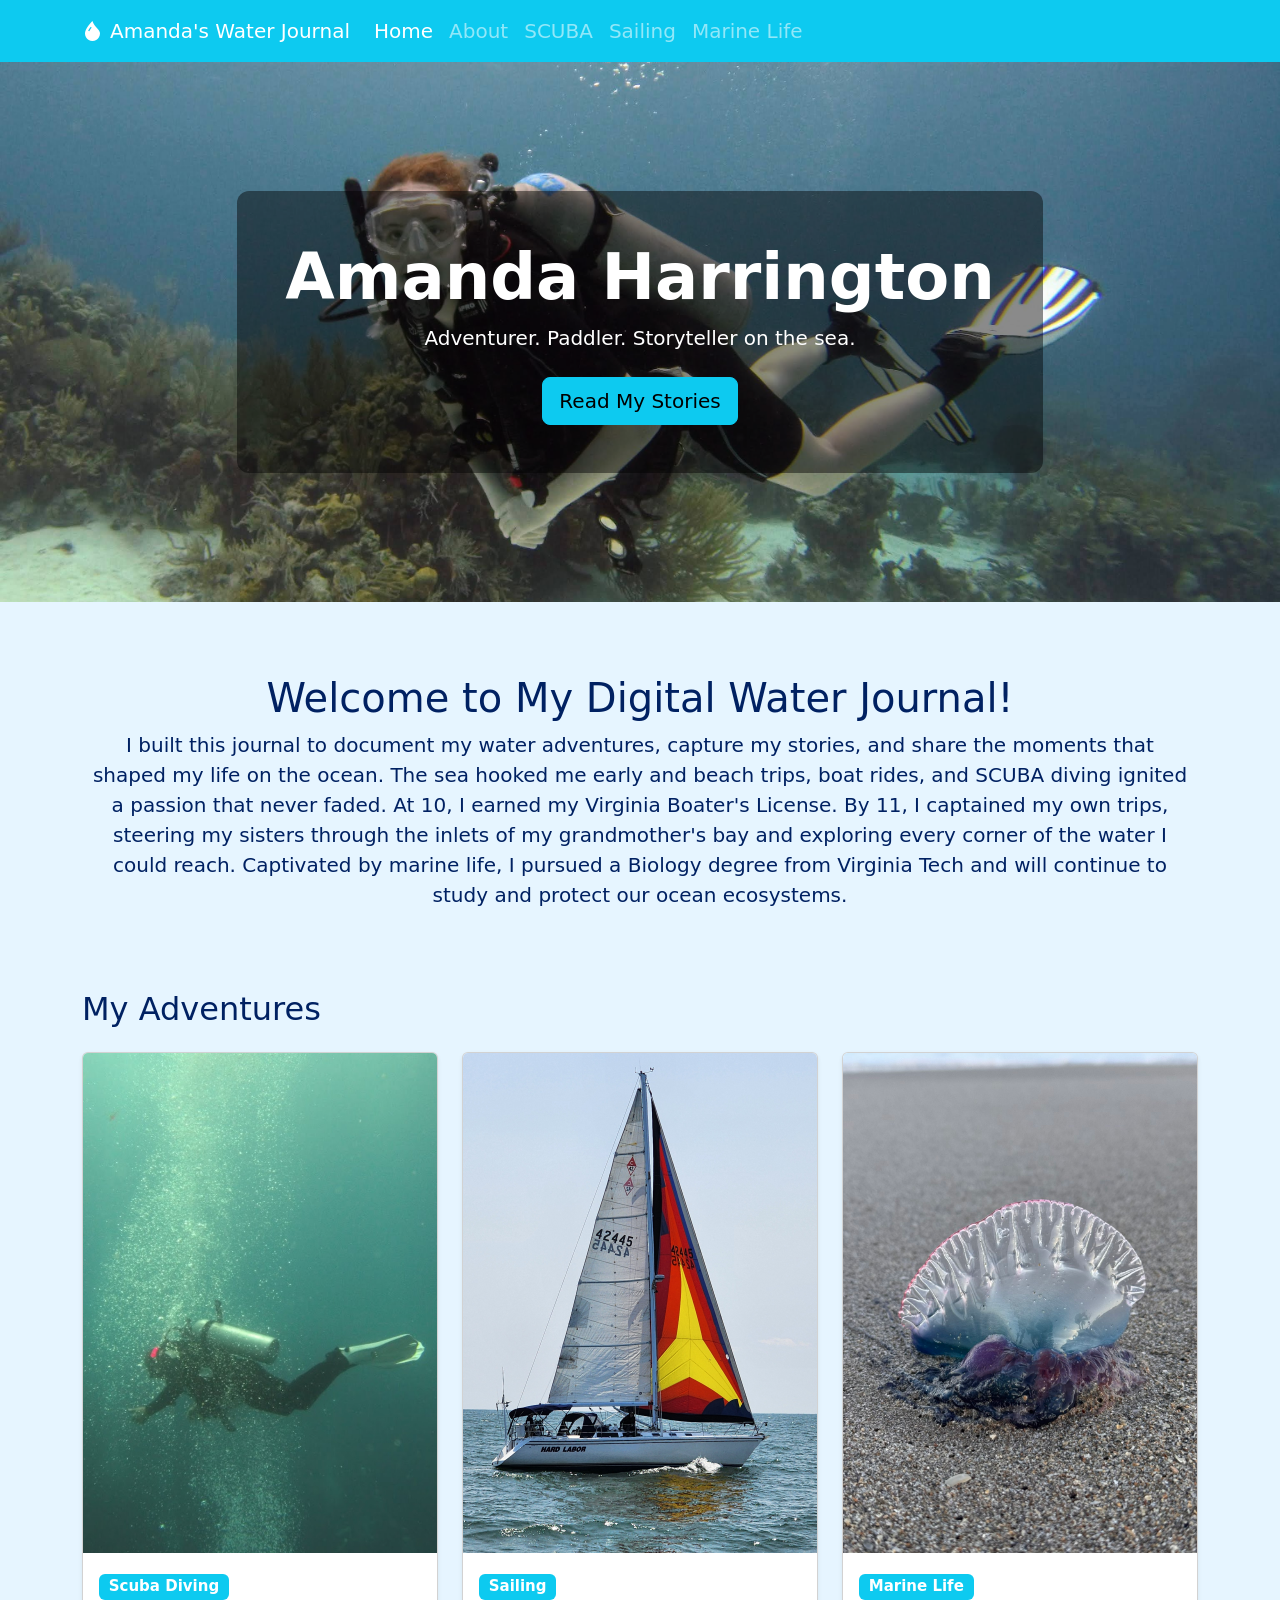
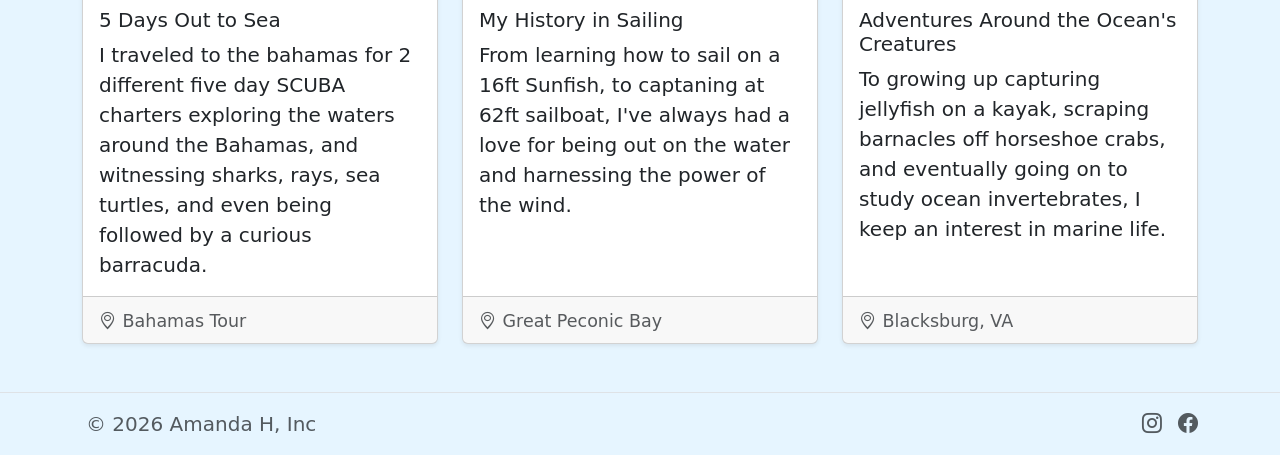
==== commit 49c30256: "website update" ====
--- a/Bootstrap-website/Index.html
+++ b/Bootstrap-website/Index.html
@@ -17,11 +17,15 @@
   </style>
 </head>
 
-<body class="h-100 w-100 d-flex flex-column fs-5" data-bs-theme="light">
+<body style="background-color: #e6f5ff;" class="h-100 w-100 d-flex flex-column fs-5" data-bs-theme="light">
   <nav class="navbar navbar-expand-lg navbar-dark bg-info" aria-label="navbar">
-    <div class="container"> <a class="navbar-brand" href="#">Amanda's Water Journal</a> <button class="navbar-toggler"
-        type="button" data-bs-toggle="collapse" data-bs-target="#navbar" aria-controls="navbar" aria-expanded="false"
-        aria-label="Toggle navigation"> <span class="navbar-toggler-icon"></span> </button>
+    <div class="container"> 
+      <a class="navbar-brand" href="Index.html">
+        <i class="bi bi-droplet-fill me-2"></i>Amanda's Water Journal
+      </a>
+      <button class="navbar-toggler" type="button" data-bs-toggle="collapse" data-bs-target="#navbar" aria-controls="navbar" aria-expanded="false" aria-label="Toggle navigation">
+        <span class="navbar-toggler-icon"></span>
+      </button>
       <div class="collapse navbar-collapse" id="navbar">
         <ul class="navbar-nav me-auto mb-2 mb-lg-0">
           <li class="nav-item"> <a class="nav-link active" aria-current="page" href="Index.html">Home</a></li>
@@ -43,7 +47,7 @@
     align-items: center;
     justify-content: center;">
     <div style="background-color: rgba(0,0,0,0.45); padding: 3rem; border-radius: 0.75rem;">
-      <h1 class="display-3 fw-bold"></h1>
+      <h1 class="display-3 fw-bold">Amanda Harrington</h1>
       <p class="lead mb-4">Adventurer. Paddler. Storyteller on the sea.</p>
       <a href="#stories" class="btn btn-info btn-lg" aria-label="Jump to Amanda's water stories">
         Read My Stories
@@ -51,70 +55,73 @@
     </div>
   </section>
   <main class="container flex-grow-1 pt-2">
-    <div class="header py-3"></div>
-    <h1>Welcome to My Digital Water Journal!</h1>
-    <p> This site is a collection of my water related adventures, stories, pictures, and struggles. My love for the
-      ocean came at a very young age when me and my family would go out to the beach, go on boats, and when I learned
-      how to SCUBA dive. At the age of 10, I got my Virginia Boaters license, and at 11 I was taking myself and my
-      sisters out to explore inlets on the bay my grandmother lived on. </p>
+    <div class="header py-3" style="text-align:center">
+      <h1>Welcome to My Digital Water Journal!</h1>
+    <p class="px-2">I built this journal to document my water adventures, capture my stories, and share the moments that shaped my life on the ocean. The sea hooked me early and beach trips, boat rides, and SCUBA diving ignited a passion that never faded. At 10, I earned my Virginia Boater's License. By 11, I captained my own trips, steering my sisters through the inlets of my grandmother's bay and exploring every corner of the water I could reach. Captivated by marine life, I pursued a Biology degree from Virginia Tech and will continue to study and protect our ocean ecosystems.</p>
+  
+    </div>
     <section id="stories" class="py-5">
       <h2 class="mb-4">My Adventures</h2>
       <div class="row row-cols-1 row-cols-md-2 row-cols-lg-3 g-4">
 
         <!-- Card 1 -->
         <div class="col">
-          <div class="card h-100 shadow-sm">
-            <img src="Images/diver.JPG" class="card-img-top thumb" alt="Describe what is happening in this photo">
-            <div class="card-body">
-              <span class="badge bg-info mb-2">Scuba Diving</span>
-              <h3 class="card-title h5">5 Days Out to Sea</h3>
-              <p class="card-text">I had the opportunity to go on 2 different five day SCUBA charters exploring the waters around the Bahamas, diving with incredible marine life and experiencing the beauty of the Caribbean Sea.</p>
+          <a href="SCUBA.html" class="text-decoration-none">
+            <div class="card h-100 shadow-sm">
+              <img src="Images/diver.JPG" class="card-img-top thumb" alt="this is an image of scuba diver">
+              <div class="card-body">
+                <span class="badge bg-info mb-2">Scuba Diving</span>
+                <h3 class="card-title h5">5 Days Out to Sea</h3>
+                <p class="card-text">I traveled to the bahamas for 2 different five day SCUBA charters exploring the waters around the Bahamas, and witnessing sharks, rays, sea turtles, and even being followed by a curious barracuda.</p>
+              </div>
+              <div class="card-footer">
+                <small class="text-body-secondary">
+                  <i class="bi bi-geo-alt"></i> Bahamas Tour
+                </small>
+              </div>
             </div>
-            <div class="card-footer">
-              <small class="text-body-secondary">
-                <i class="bi bi-geo-alt"></i> Bahamas Tour
-              </small>
-            </div>
-          </div>
+          </a>
         </div>
 
         <!-- Card 2 -->
         <div class="col">
-          <div class="card h-100 shadow-sm">
-            <img src="Images/Hard Labor.jpg" class="card-img-top thumb" alt="Describe what is happening in this photo">
-            <div class="card-body">
-              <span class="badge bg-info mb-2">Ahoy!</span>
-              <h3 class="card-title h5">My History in Sailing</h3>
-              <p class="card-text">From learning how to sail on a 16ft Sunfish, to racing in my counties sailing club,
-                and eventually going on to be a part of the sailing team at Virginia Tech, Ive always had a love for
-                being out on the water and learning how to harness the power of the wind.</p>
-              
+          <a href="Sailing.html" class="text-decoration-none">
+            <div class="card h-100 shadow-sm">
+              <img src="Images/Hard Labor.jpg" class="card-img-top thumb" alt="Describe what is happening in this photo">
+              <div class="card-body">
+                <span class="badge bg-info mb-2">Sailing</span>
+                <h3 class="card-title h5">My History in Sailing</h3>
+                <p class="card-text">From learning how to sail on a 16ft Sunfish, to captaning at 62ft sailboat, I've always had a love for
+                  being out on the water and harnessing the power of the wind.</p>
+            
+              </div>
+              <div class="card-footer">
+                  <small class="text-body-secondary">
+                    <i class="bi bi-geo-alt"></i> Great Peconic Bay
+                  </small>
+                </div>
             </div>
-            <div class="card-footer">
-                <small class="text-body-secondary">
-                  <i class="bi bi-geo-alt"></i> Great Peconic Bay
-                </small>
-              </div>
-          </div>
+          </a>
         </div>
 
         <!-- Card 3 -->
         <div class="col">
-          <div class="card h-100 shadow-sm">
-            <img src="Images/ManOWar.jpg" class="card-img-top thumb" alt="Describe what is happening in this photo">
-            <div class="card-body">
-              <span class="badge bg-info mb-2">Exploring</span>
-              <h3 class="card-title h5">Studying Marine Life</h3>
-              <p class="card-text">To growing up real life Jellyfishing, saving horseshoe crabs, and eventually going on
-                to study ocean invertebrates at Virginia Tech, Ive always had an interest in the crazy world of marine
-                life.</p>
+          <a href="Marine Life.html" class="text-decoration-none">
+            <div class="card h-100 shadow-sm">
+              <img src="Images/ManOWar.jpg" class="card-img-top thumb" alt="Describe what is happening in this photo">
+              <div class="card-body">
+                <span class="badge bg-info mb-2">Marine Life</span>
+                <h3 class="card-title h5">Adventures Around the Ocean's Creatures</h3>
+                <p class="card-text">To growing up capturing jellyfish on a kayak, scraping barnacles off horseshoe crabs, and eventually going on
+                  to study ocean invertebrates, I keep an interest in marine life.</p>
+              </div>
+              <div class="card-footer">
+                <small class="text-body-secondary">
+                  <i class="bi bi-geo-alt"></i> Blacksburg, VA
+                </small>
+              </div>
             </div>
-            <div class="card-footer">
-              <small class="text-body-secondary">
-                <i class="bi bi-geo-alt"></i> Blacksburg, VA
-              </small>
-            </div>
-          </div>
+          </a>
         </div>
 
       </div>
